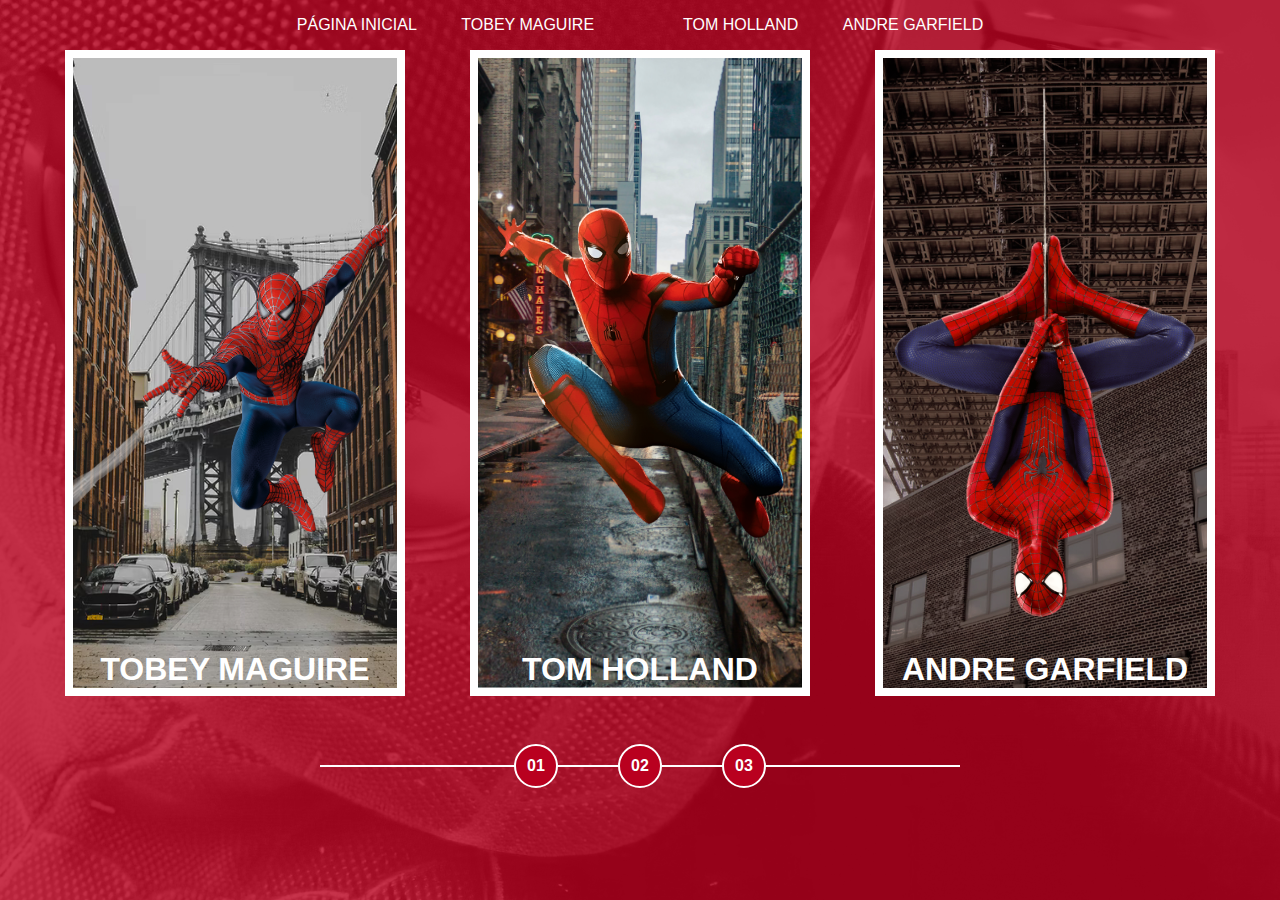
==== index.html @ 31883add "criação da homepage" ====
<!DOCTYPE html>
<html lang="en">
  <head>
    <meta charset="UTF-8" />
    <meta http-equiv="X-UA-Compatible" content="IE=edge" />
    <meta name="viewport" content="width=device-width, initial-scale=1.0" />
    <link rel="stylesheet" href="/assets/css/home-page-styles.css" />
    <title>Spider-Man | Multiversos</title>
  </head>
  <body>
    <nav class="s-menu">
      <ul>
        <li class="s-menu__item">
          <a href="#">Página Inicial</a>
        </li>
        <li class="s-menu__item">
          <a href="#">Tobey Maguire</a>
        </li>
        <li class="s-menu__item menu__icon">
          <img
            src="/assets/images/icons/spider.svg"
            alt="SpiderMan Multiverso Icone"
          />
        </li>
        <li class="s-menu__item">
          <a href="#">Tom Holland</a>
        </li>
        <li class="s-menu__item">
          <a href="#">Andre Garfield</a>
        </li>
      </ul>
    </nav>
    <div class="s-container">
      <a href="#" class="s-card" id="spider-man-01">
        <img class="s-card__background" src="/assets/images/pic-sm-bg-01.jpg" />
        <img
          class="s-card__image"
          src="/assets//images//spider-man-01.png"
          alt="Tobey Maguire"
        />
        <h2 class="s-card__title">Tobey Maguire</h2>
      </a>
      <a href="#" class="s-card" id="spider-man-02">
        <img class="s-card__background" src="/assets/images/pic-sm-bg-02.jpg" />
        <img
          class="s-card__image"
          src="/assets//images//spider-man-02.png"
          alt="Tom Holland"
        />
        <h2 class="s-card__title">Tom Holland</h2>
      </a>
      <a href="#" class="s-card" id="spider-man-03">
        <img class="s-card__background" src="/assets/images/pic-sm-bg-03.jpg" />
        <img
          class="s-card__image"
          src="/assets//images//spider-man-03.png"
          alt="Andre Garfield"
        />
        <h2 class="s-card__title">Andre Garfield</h2>
      </a>
    </div>

    <div class="s-controller">
      <div class="s-controller__button">01</div>
      <div class="s-controller__button">02</div>
      <div class="s-controller__button">03</div>
      <div class="s-controller__line"></div>
    </div>
    <script src="/assets/scripts/card-hover-animation.js"></script>
  </body>
</html>
---- assets/css/home-page-styles.css ----
@import url(/assets/css/reset.css);
@import url(/assets/css/global.css);

body {
  background-color: var(--primary-color);
}

body::before {
  content: '';
  background-image: url(/assets/images/spider-man-background.jpg);
  background-repeat: no-repeat;
  background-position: center;
  background-size: cover;
  width: 100%;
  height: 100%;

  position: absolute;
  opacity: 0.2;

  transition: background-image 1s ease-in-out, opacity 1s ease-in-out;
}

.s-menu {
  padding: 1rem 0;
  width: 100%;
  text-align: center;
  position: relative;
}

.s-menu__item {
  display: inline-block;
  text-transform: uppercase;
  margin: 0 1.25rem;
}

.s-menu__icon {
  width: 2.5rem;
  margin: 0 1.25rem;
  vertical-align: middle;
}

.s-container {
  position: relative;
  display: flex;
  align-items: center;
  justify-content: space-evenly;
}

.s-card {
  border: 0.5rem solid #fff;
  width: calc(100% / 3 - 8%);
  height: 70vh;

  position: relative;
  transition: filter 0.5s ease-in-out;
}

.s-card__background {
  width: 100%;
  height: 100%;

  object-fit: cover;
  position: absolute;
  opacity: 1;
  transition: opacity 1s ease-in-out;
}

.s-card__image {
  width: 100%;
  height: 100%;
  object-fit: contain;
  position: relative;

  transition: 1s ease-in-out;
}

.s-card__title {
  font-size: 2rem;
  text-transform: uppercase;
  text-align: center;
  position: absolute;

  width: 100%;
  bottom: 0;
  transition: bottom 1s ease-in-out;
}

.s-controller {
  position: relative;
  display: flex;
  justify-content: center;
  align-items: center;
  margin-top: 3rem;
}

.s-controller__button {
  display: flex;
  align-items: center;
  justify-content: center;
  width: 2.5rem;
  height: 2.5rem;

  border: 2px solid #fff;
  border-radius: 50%;

  background-color: var(--primary-color);

  text-align: center;
  font-size: 1rem;
  font-weight: bold;

  cursor: pointer;

  z-index: 1;

  transition: transform 0.3s ease-in-out;
}

.s-controller__button:hover {
  transform: scale(1.1);
}

.s-controller__button:nth-child(2) {
  margin: 0 3.75rem;
}

.s-controller__line {
  background-color: #fff;
  width: 50%;
  height: 2px;
  position: absolute;
}

/*Hover Animation*/

.s-card--hovered .s-card__background {
  cursor: pointer;
  opacity: 0;
}

.s-card--hovered .s-card__image {
  transform: scale(1.4);
  filter: drop-shadow(30px 10px 4px rgba(0, 0, 0, 0.5));
}

body#spider-man-01-hovered::before {
  background-image: url(/assets/images/pic-sm-bg-01.jpg);
}

body#spider-man-02-hovered::before {
  background-image: url(/assets/images/pic-sm-bg-02.jpg);
}
body#spider-man-03-hovered::before {
  background-image: url(/assets/images/pic-sm-bg-03.jpg);
}

body[id^='spider-man-']::before {
  opacity: 1;
}

body[id^='spider-man-'] .s-card:not(.s-card--hovered) {
  filter: grayscale(100%);
}

.s-card--hovered .s-card__title {
  bottom: 50%;
}
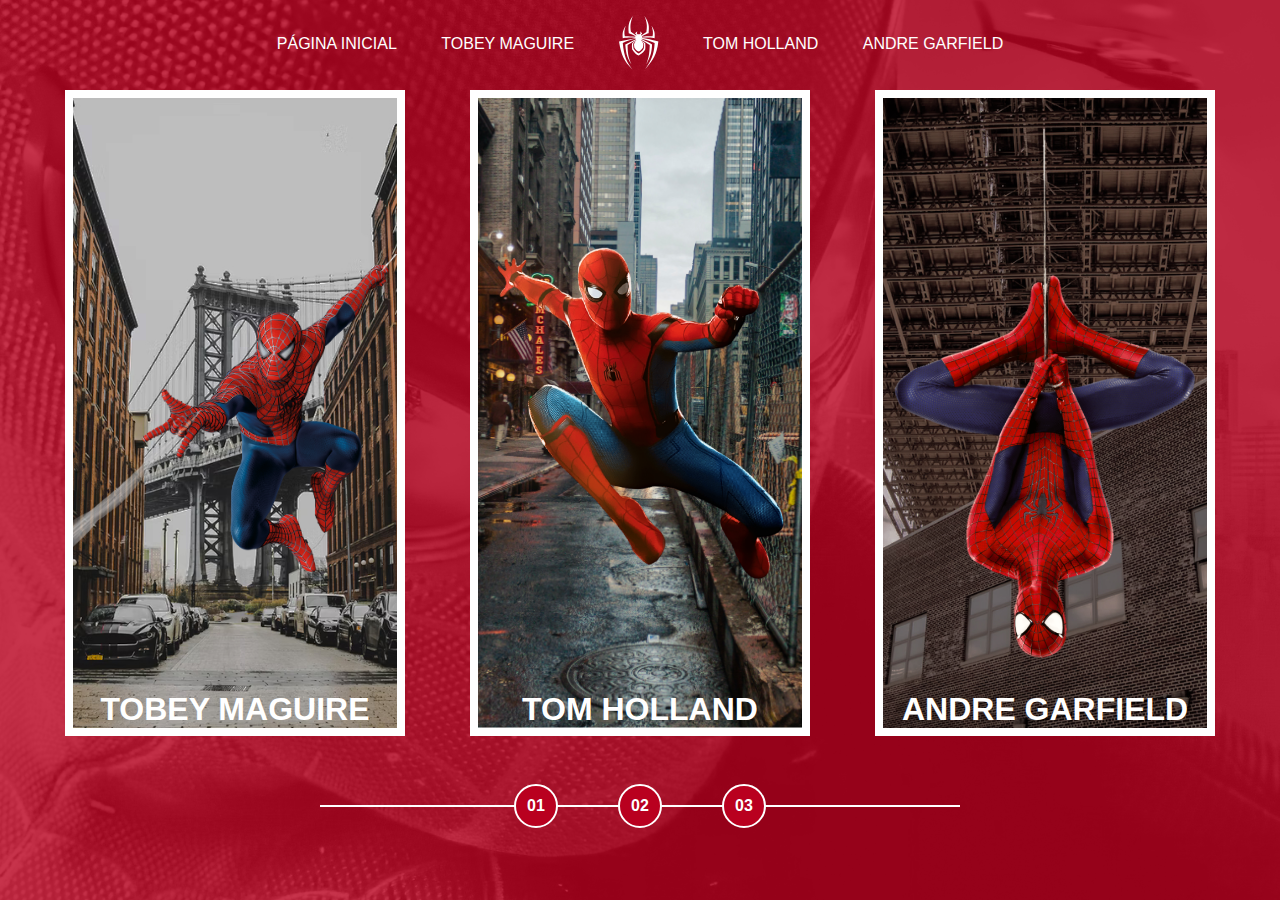
==== commit 3d9a7dc4: "ajuste na imagem" ====
--- a/index.html
+++ b/index.html
@@ -16,10 +16,10 @@
         <li class="s-menu__item">
           <a href="#">Tobey Maguire</a>
         </li>
-        <li class="s-menu__item menu__icon">
+        <li class="s-menu__item s-menu__icon">
           <img
             src="/assets/images/icons/spider.svg"
-            alt="SpiderMan Multiverso Icone"
+            alt="Spider-Man Multiverse"
           />
         </li>
         <li class="s-menu__item">
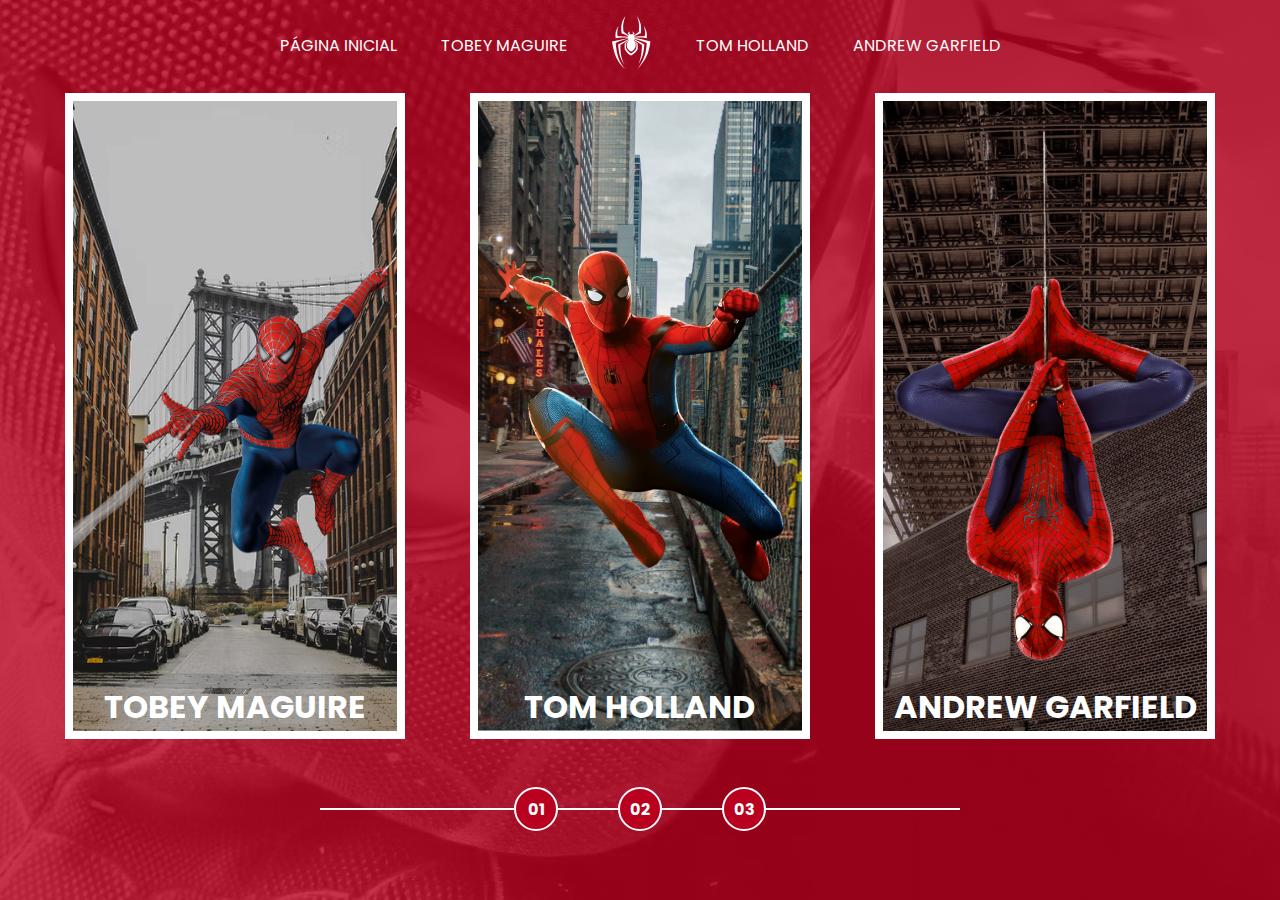
==== commit 5e4eb5cf: "criação da primeira page do homem aranha 1" ====
--- a/index.html
+++ b/index.html
@@ -26,7 +26,7 @@
           <a href="#">Tom Holland</a>
         </li>
         <li class="s-menu__item">
-          <a href="#">Andre Garfield</a>
+          <a href="#">Andrew Garfield</a>
         </li>
       </ul>
     </nav>
@@ -56,7 +56,7 @@
           src="/assets//images//spider-man-03.png"
           alt="Andre Garfield"
         />
-        <h2 class="s-card__title">Andre Garfield</h2>
+        <h2 class="s-card__title">Andrew Garfield</h2>
       </a>
     </div>
 
--- a/assets/css/home-page-styles.css
+++ b/assets/css/home-page-styles.css
@@ -143,6 +143,7 @@
   filter: drop-shadow(30px 10px 4px rgba(0, 0, 0, 0.5));
 }
 
+/*no js add hovered num id q atribui ao body conforme passa o mouse em cima*/
 body#spider-man-01-hovered::before {
   background-image: url(/assets/images/pic-sm-bg-01.jpg);
 }
@@ -154,10 +155,12 @@
   background-image: url(/assets/images/pic-sm-bg-03.jpg);
 }
 
+/*tira o vermelho pra ficar so a img de fundo*/
 body[id^='spider-man-']::before {
   opacity: 1;
 }
 
+/*pega os elemts q tem id spider-man- no seu card torna gray menos o hovered*/
 body[id^='spider-man-'] .s-card:not(.s-card--hovered) {
   filter: grayscale(100%);
 }
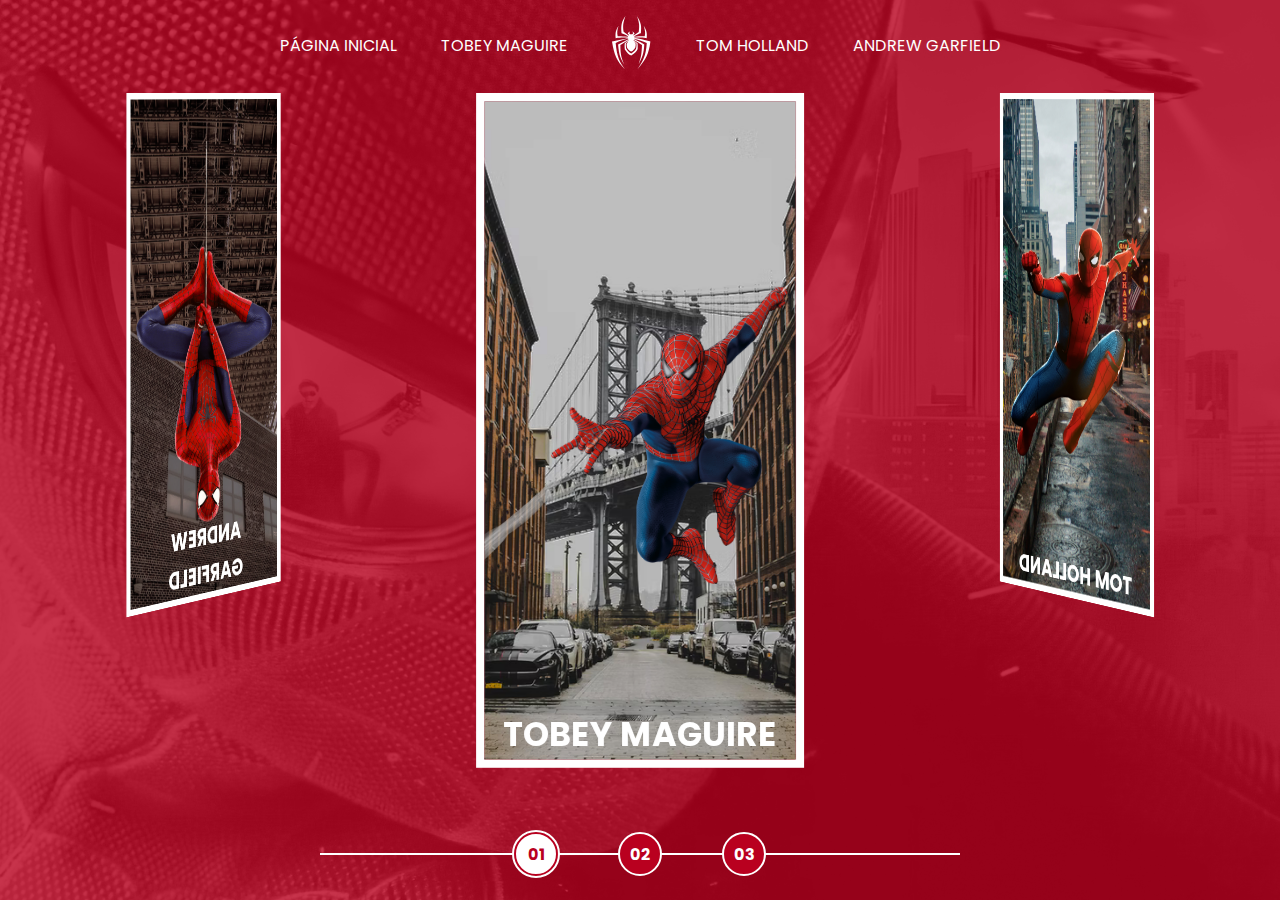
==== commit b75d31ae: "implementando novas páginas e funcionalidades" ====
--- a/index.html
+++ b/index.html
@@ -5,6 +5,11 @@
     <meta http-equiv="X-UA-Compatible" content="IE=edge" />
     <meta name="viewport" content="width=device-width, initial-scale=1.0" />
     <link rel="stylesheet" href="/assets/css/home-page-styles.css" />
+    <link
+      rel="shortcut icon"
+      href="/assets/images/icons/favicon.png"
+      type="image/x-icon"
+    />
     <title>Spider-Man | Multiversos</title>
   </head>
   <body>
@@ -14,7 +19,7 @@
           <a href="#">Página Inicial</a>
         </li>
         <li class="s-menu__item">
-          <a href="#">Tobey Maguire</a>
+          <a href="pages/tobey-maguire/spiderman1.html">Tobey Maguire</a>
         </li>
         <li class="s-menu__item s-menu__icon">
           <img
@@ -31,41 +36,77 @@
       </ul>
     </nav>
     <div class="s-container">
-      <a href="#" class="s-card" id="spider-man-01">
-        <img class="s-card__background" src="/assets/images/pic-sm-bg-01.jpg" />
-        <img
-          class="s-card__image"
-          src="/assets//images//spider-man-01.png"
-          alt="Tobey Maguire"
-        />
-        <h2 class="s-card__title">Tobey Maguire</h2>
-      </a>
-      <a href="#" class="s-card" id="spider-man-02">
-        <img class="s-card__background" src="/assets/images/pic-sm-bg-02.jpg" />
-        <img
-          class="s-card__image"
-          src="/assets//images//spider-man-02.png"
-          alt="Tom Holland"
-        />
-        <h2 class="s-card__title">Tom Holland</h2>
-      </a>
-      <a href="#" class="s-card" id="spider-man-03">
-        <img class="s-card__background" src="/assets/images/pic-sm-bg-03.jpg" />
-        <img
-          class="s-card__image"
-          src="/assets//images//spider-man-03.png"
-          alt="Andre Garfield"
-        />
-        <h2 class="s-card__title">Andrew Garfield</h2>
-      </a>
+      <div
+        class="s-cards-carousel"
+        style="transform: translateZ(-40vw) rotateY(0deg)"
+      >
+        <a
+          href="pages/tobey-maguire/spiderman1.html"
+          class="s-card"
+          id="spider-man-01"
+        >
+          <img
+            class="s-card__background"
+            src="/assets/images/pic-sm-bg-01.jpg"
+          />
+          <img
+            class="s-card__image"
+            src="/assets//images//spider-man-01.png"
+            alt="Tobey Maguire"
+          />
+          <h2 class="s-card__title">Tobey Maguire</h2>
+        </a>
+        <a href="#" class="s-card" id="spider-man-02">
+          <img
+            class="s-card__background"
+            src="/assets/images/pic-sm-bg-02.jpg"
+          />
+          <img
+            class="s-card__image"
+            src="/assets//images//spider-man-02.png"
+            alt="Tom Holland"
+          />
+          <h2 class="s-card__title">Tom Holland</h2>
+        </a>
+        <a href="#" class="s-card" id="spider-man-03">
+          <img
+            class="s-card__background"
+            src="/assets/images/pic-sm-bg-03.jpg"
+          />
+          <img
+            class="s-card__image"
+            src="/assets//images//spider-man-03.png"
+            alt="Andre Garfield"
+          />
+          <h2 class="s-card__title">Andrew Garfield</h2>
+        </a>
+      </div>
     </div>
 
     <div class="s-controller">
-      <div class="s-controller__button">01</div>
-      <div class="s-controller__button">02</div>
-      <div class="s-controller__button">03</div>
+      <div
+        id="1"
+        onclick="selectCarouselItem(this)"
+        class="s-controller__button s-controller__button--active"
+      >
+        01
+      </div>
+      <div
+        id="2"
+        onclick="selectCarouselItem(this)"
+        class="s-controller__button"
+      >
+        02
+      </div>
+      <div
+        id="3"
+        onclick="selectCarouselItem(this)"
+        class="s-controller__button"
+      >
+        03
+      </div>
       <div class="s-controller__line"></div>
     </div>
-    <script src="/assets/scripts/card-hover-animation.js"></script>
+    <script src="/assets/scripts/index.js"></script>
   </body>
 </html>
--- a/assets/css/home-page-styles.css
+++ b/assets/css/home-page-styles.css
@@ -44,15 +44,29 @@
   display: flex;
   align-items: center;
   justify-content: space-evenly;
+
+  perspective: 3000px;
 }
 
 .s-card {
   border: 0.5rem solid #fff;
-  width: calc(100% / 3 - 8%);
+  width: 100%;
   height: 70vh;
 
-  position: relative;
+  position: absolute;
   transition: filter 0.5s ease-in-out;
+}
+
+.s-card:nth-child(1) {
+  transform: rotateY(0deg) translateZ(50vw);
+}
+
+.s-card:nth-child(2) {
+  transform: rotateY(120deg) translateZ(50vw);
+}
+
+.s-card:nth-child(3) {
+  transform: rotateY(240deg) translateZ(50vw);
 }
 
 .s-card__background {
@@ -86,11 +100,15 @@
 }
 
 .s-controller {
-  position: relative;
+  position: absolute;
   display: flex;
   justify-content: center;
   align-items: center;
   margin-top: 3rem;
+
+  bottom: 1.5rem;
+
+  width: 100%;
 }
 
 .s-controller__button {
@@ -124,6 +142,13 @@
   margin: 0 3.75rem;
 }
 
+.s-controller__button--active {
+  background-color: white;
+  color: var(--primary-color);
+  border: 0.18rem solid var(--primary-color);
+  outline: 0.125rem solid white;
+}
+
 .s-controller__line {
   background-color: #fff;
   width: 50%;
@@ -168,3 +193,13 @@
 .s-card--hovered .s-card__title {
   bottom: 50%;
 }
+
+.s-cards-carousel {
+  display: flex;
+  justify-content: center;
+
+  width: calc(100vw / 3 - 10%);
+
+  transform-style: preserve-3d;
+  transition: transform 0.4s ease-in;
+}
